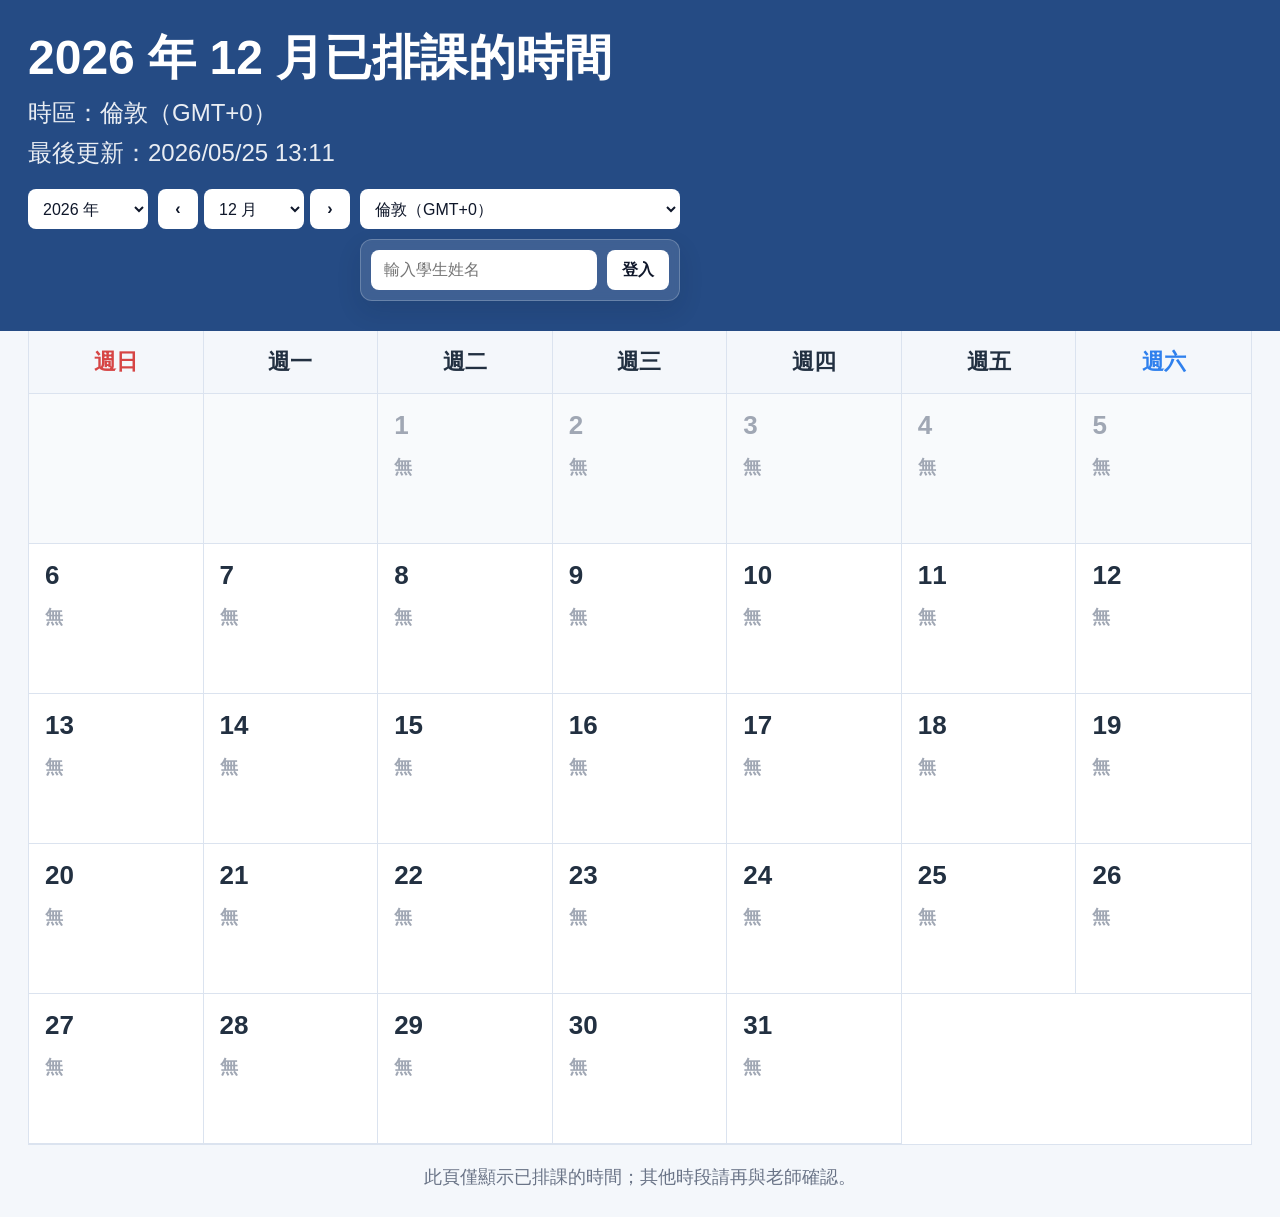
==== availability.html @ aad26914 "0809" ====
<!DOCTYPE html>
<html lang="zh-TW">
<head>
    <meta charset="UTF-8">
    <meta name="viewport" content="width=device-width, initial-scale=1.0">
    <title>可預約時段查詢</title>
    <style>
        :root {
            --header: #254b84;
            --bg: #f4f7fb;
            --ink: #223041;
            --muted: #697386;
            --line: #dbe3ef;
            --busy: #e9f3ff;
            --busy-text: #1f5f99;
            --general: #ecfdf5;
            --general-text: #047857;
        }

        * { box-sizing: border-box; }

        body {
            margin: 0;
            min-height: 100vh;
            color: var(--ink);
            background: var(--bg);
            font-family: "Microsoft JhengHei", "Noto Sans TC", Arial, sans-serif;
        }

        header {
            color: #ffffff;
            background: var(--header);
        }

        .header-inner {
            max-width: 1400px;
            margin: 0 auto;
            padding: 30px 28px;
            display: flex;
            align-items: flex-start;
            justify-content: space-between;
            gap: 20px;
            flex-wrap: wrap;
        }

        h1 {
            margin: 0 0 12px;
            font-size: clamp(30px, 5vw, 48px);
            line-height: 1.15;
            letter-spacing: 0;
        }

        .meta {
            display: grid;
            gap: 8px;
            color: rgba(255, 255, 255, .9);
            font-size: clamp(18px, 2.4vw, 24px);
        }

        .controls {
            display: flex;
            align-items: flex-start;
            justify-content: flex-end;
            gap: 10px;
            flex-wrap: wrap;
        }

        .timezone-login-group {
            display: grid;
            gap: 10px;
        }

        select {
            min-height: 40px;
            border: 1px solid rgba(255, 255, 255, .36);
            border-radius: 8px;
            font: inherit;
            padding: 8px 10px;
            color: #0f172a;
            background: #ffffff;
        }

        #yearSelect { min-width: 120px; }
        #monthSelect { min-width: 100px; }
        #timezoneSelect { min-width: 230px; }

        .month-control {
            display: inline-flex;
            align-items: center;
            gap: 6px;
        }

        .month-arrow {
            width: 40px;
            min-height: 40px;
            border: 1px solid rgba(255, 255, 255, .36);
            border-radius: 8px;
            color: #0f172a;
            background: #ffffff;
            font: inherit;
            font-weight: 900;
            cursor: pointer;
        }

        .month-arrow:hover {
            background: #eef4ff;
        }

        .student-login {
            width: 100%;
            max-width: 390px;
            padding: 10px;
            border: 1px solid rgba(255, 255, 255, .22);
            border-radius: 12px;
            background: rgba(255, 255, 255, .12);
            box-shadow: 0 10px 24px rgba(15, 23, 42, .12);
            backdrop-filter: blur(4px);
        }

        .student-login form,
        .student-login-status {
            display: flex;
            align-items: center;
            gap: 10px;
            flex-wrap: wrap;
        }

        .student-login input {
            min-height: 40px;
            flex: 1 1 190px;
            min-width: 0;
            border: 1px solid rgba(255, 255, 255, .36);
            border-radius: 8px;
            padding: 8px 12px;
            font: inherit;
            color: #0f172a;
            background: #ffffff;
        }

        .student-login button {
            min-height: 40px;
            border: 1px solid rgba(255, 255, 255, .36);
            border-radius: 8px;
            padding: 8px 14px;
            color: #0f172a;
            background: #ffffff;
            font: inherit;
            font-weight: 900;
            cursor: pointer;
        }

        .student-login button:hover {
            background: #eef4ff;
        }

        .student-login-text {
            color: rgba(255, 255, 255, .92);
            font-size: 17px;
            font-weight: 800;
        }

        .student-login-error {
            width: 100%;
            color: #ffe4e6;
            font-size: 15px;
            font-weight: 800;
        }

        main {
            max-width: 1400px;
            margin: 0 auto;
            padding: 0 28px 28px;
        }

        .calendar {
            overflow-x: auto;
            background: #ffffff;
            border: 1px solid var(--line);
            border-top: 0;
        }

        .weekdays, .calendar-grid {
            min-width: 900px;
            display: grid;
            grid-template-columns: repeat(7, 1fr);
        }

        .weekday {
            padding: 16px;
            background: #f4f7fb;
            border-right: 1px solid var(--line);
            border-bottom: 1px solid var(--line);
            text-align: center;
            font-size: 22px;
            font-weight: 900;
        }

        .weekday:first-child { color: #d64545; }
        .weekday:last-child { color: #2f80ed; border-right: 0; }

        .day {
            min-height: 150px;
            padding: 16px;
            border-right: 1px solid var(--line);
            border-bottom: 1px solid var(--line);
            background: #ffffff;
        }

        .day:nth-child(7n) { border-right: 0; }
        .day.empty { background: #f8fafc; }
        .day.past-day { background: #f8fafc; }
        .day.past-day .day-num,
        .day.past-day .none {
            color: #a0a7b4;
        }
        .day.past-day .slot {
            color: #697386;
            background: #eef1f4;
        }

        .day-num {
            display: block;
            margin-bottom: 14px;
            font-size: 26px;
            font-weight: 900;
        }

        .slot {
            margin-top: 7px;
            padding: 4px 12px;
            border-radius: 8px;
            color: var(--busy-text);
            background: var(--busy);
            font-size: 20px;
            font-weight: 800;
            line-height: 1.25;
        }

        .slot.date-time {
            font-size: 17px;
        }

        .slot.completed {
            color: #697386;
            background: #eef1f4;
        }

        .slot.general {
            color: var(--general-text);
            background: var(--general);
        }

        .slot.teacher {
            color: var(--busy-text);
            background: var(--busy);
        }

        .slot.untimed {
            color: var(--general-text);
            background: var(--general);
            white-space: normal;
            overflow-wrap: anywhere;
            line-height: 1.3;
        }

        .none {
            color: #a0a7b4;
            font-size: 18px;
            font-weight: 700;
        }

        .footnote {
            padding: 20px 0 0;
            color: var(--muted);
            text-align: center;
            font-size: 18px;
        }

        .data-alert {
            margin: 18px 0;
            padding: 14px 16px;
            border: 1px solid #f59e0b;
            border-radius: 8px;
            color: #7c2d12;
            background: #fff7ed;
            font-size: 17px;
            font-weight: 800;
        }

        .hidden { display: none !important; }
        .data-alert.hidden { display: none; }

        @media (max-width: 700px) {
            .header-inner { padding: 24px 16px; }
            main { padding: 0 16px 22px; }
            .controls { justify-content: flex-start; }
            .timezone-login-group { width: 100%; }
            .month-control { width: 100%; }
            .month-control #monthSelect { flex: 1 1 auto; }
            #yearSelect, #monthSelect, #timezoneSelect { width: 100%; min-width: 0; }
            .student-login { max-width: none; }
            .student-login form,
            .student-login-status { align-items: stretch; }
            .student-login input,
            .student-login button { width: 100%; }
            .calendar {
                overflow-x: visible;
                border-top: 1px solid var(--line);
            }
            .weekdays {
                display: none;
            }
            .calendar-grid {
                min-width: 0;
                display: block;
            }
            .day {
                min-height: 0;
                padding: 14px 16px 16px;
                border-right: 0;
            }
            .day.empty {
                display: none;
            }
            .day-num {
                margin-bottom: 10px;
                font-size: 24px;
            }
            .slot {
                width: 100%;
                max-width: 260px;
                font-size: 18px;
            }
            .slot.date-time {
                font-size: 16px;
            }
        }
    </style>
</head>
<body>
<header>
    <div class="header-inner">
        <div>
            <h1 id="pageTitle">已排課的時間</h1>
            <div class="meta">
                <div id="timezoneLabel">時區：</div>
                <div id="updatedAt">最後更新：</div>
            </div>
        </div>
        <div class="controls">
            <select id="yearSelect" aria-label="選擇年份"></select>
            <div class="month-control">
                <button type="button" class="month-arrow" id="prevMonthBtn" aria-label="上一個月">‹</button>
                <select id="monthSelect"></select>
                <button type="button" class="month-arrow" id="nextMonthBtn" aria-label="下一個月">›</button>
            </div>
            <div class="timezone-login-group">
                <select id="timezoneSelect" aria-label="選擇顯示時區"></select>
                <div class="student-login" id="studentLoginArea">
                    <form id="studentLoginForm">
                        <input id="studentNameInput" type="text" autocomplete="name" placeholder="輸入學生姓名">
                        <button type="submit">登入</button>
                        <div class="student-login-error hidden" id="studentLoginError"></div>
                    </form>
                    <div class="student-login-status hidden" id="studentLoginStatus">
                        <span class="student-login-text" id="studentLoginText"></span>
                        <button type="button" id="studentLogoutBtn">登出</button>
                    </div>
                </div>
            </div>
        </div>
    </div>
</header>

<main>
    <div id="dataAlert" class="data-alert hidden"></div>
    <section class="calendar" aria-label="不可預約時間月曆">
        <div class="weekdays" id="weekdays"></div>
        <div class="calendar-grid" id="calendarGrid"></div>
    </section>
    <div class="footnote">此頁僅顯示已排課的時間；其他時段請再與老師確認。</div>
</main>

<script>
    const cacheKey = Date.now();
    const dataScript = document.createElement("script");
    dataScript.src = `./public-schedule-data.js?v=${cacheKey}`;
    dataScript.onload = loadAvailabilityApp;
    dataScript.onerror = () => {
        window.TEACHER_PUBLIC_SCHEDULE = { settings: {}, events: [], loadError: true };
        loadAvailabilityApp();
    };
    document.head.appendChild(dataScript);

    function loadAvailabilityApp() {
        const appScript = document.createElement("script");
        appScript.src = `./availability.js?v=${cacheKey}`;
        appScript.onerror = () => {
            const alert = document.getElementById("dataAlert");
            if (!alert) return;
            alert.innerText = "找不到 availability.js。請確認這個檔案已放在 availability.html 同一層，並且已推送到 GitHub。";
            alert.classList.remove("hidden");
        };
        document.head.appendChild(appScript);
    }
</script>
</body>
</html>
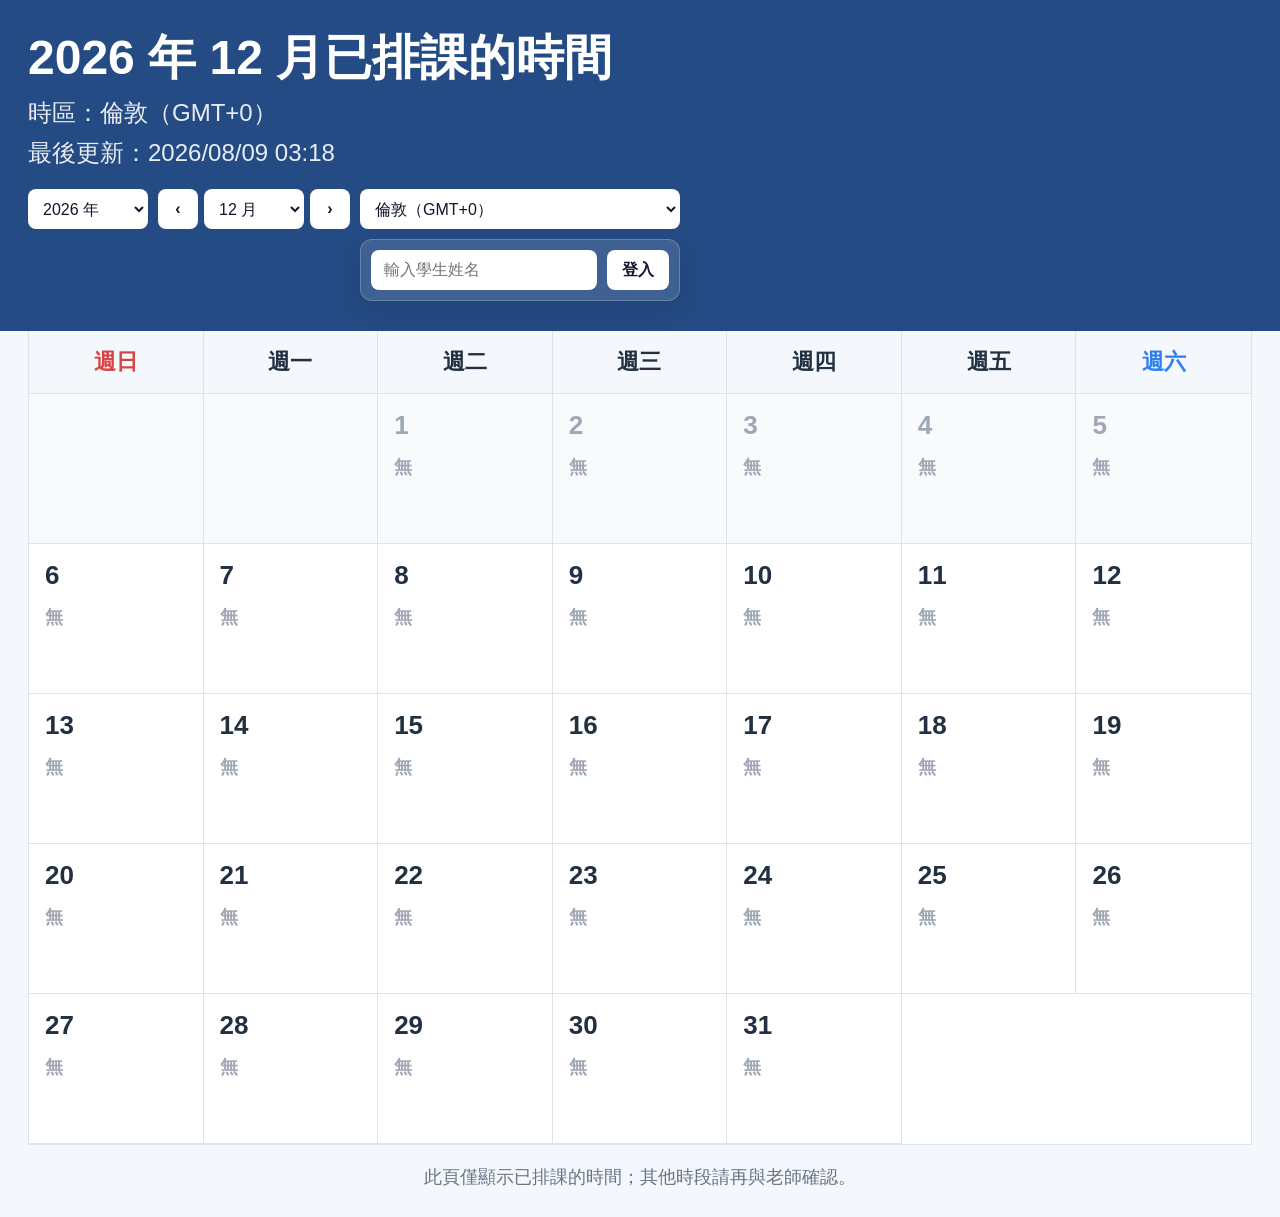
==== commit 6ee86b71: "mesg" ====
--- a/availability.html
+++ b/availability.html
@@ -57,6 +57,13 @@
             font-size: clamp(18px, 2.4vw, 24px);
         }
 
+        .announcement {
+            max-width: 760px;
+            color: #fef3c7;
+            line-height: 1.45;
+            word-break: break-word;
+        }
+
         .controls {
             display: flex;
             align-items: flex-start;
@@ -223,6 +230,10 @@
             margin-bottom: 14px;
             font-size: 26px;
             font-weight: 900;
+        }
+
+        .mobile-weekday {
+            display: none;
         }
 
         .slot {
@@ -326,6 +337,13 @@
                 margin-bottom: 10px;
                 font-size: 24px;
             }
+            .mobile-weekday {
+                display: inline;
+                margin-left: 8px;
+                color: var(--muted);
+                font-size: 16px;
+                font-weight: 800;
+            }
             .slot {
                 width: 100%;
                 max-width: 260px;
@@ -345,6 +363,7 @@
             <div class="meta">
                 <div id="timezoneLabel">時區：</div>
                 <div id="updatedAt">最後更新：</div>
+                <div id="announcement" class="announcement hidden"></div>
             </div>
         </div>
         <div class="controls">
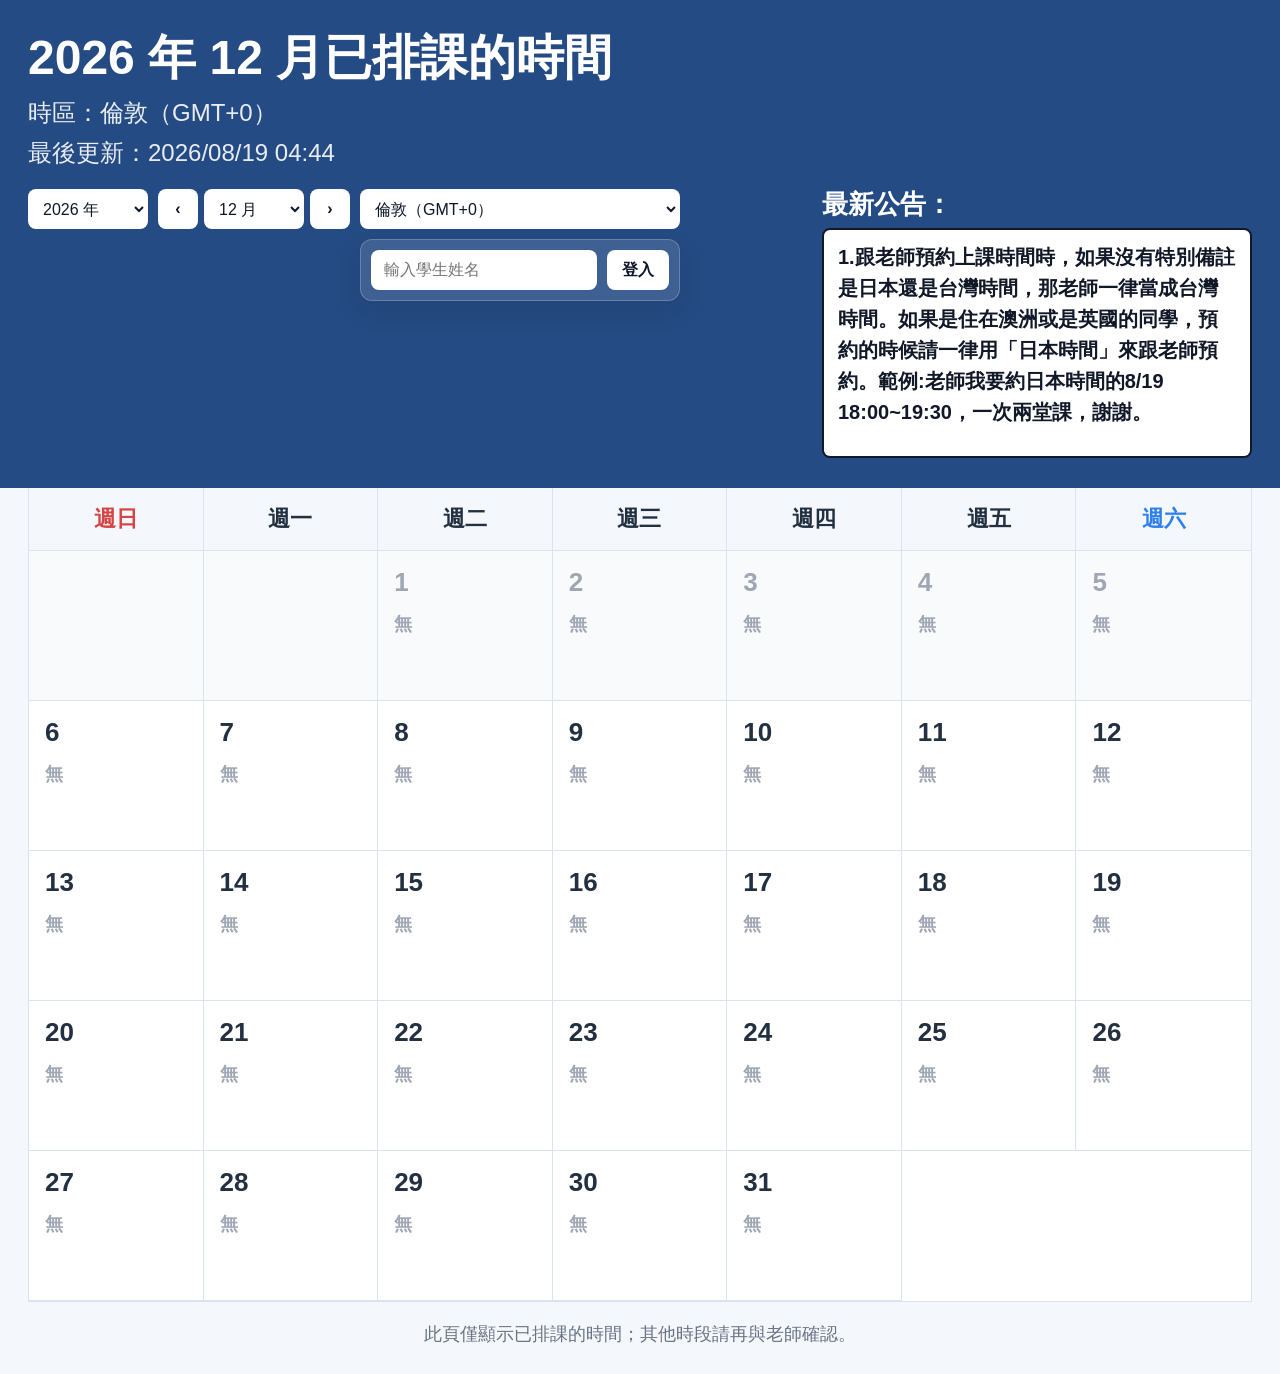
==== commit 2cc8cebc: "mesg3" ====
--- a/availability.html
+++ b/availability.html
@@ -57,11 +57,33 @@
             font-size: clamp(18px, 2.4vw, 24px);
         }
 
-        .announcement {
-            max-width: 760px;
-            color: #fef3c7;
-            line-height: 1.45;
-            word-break: break-word;
+        .announcement-card {
+            flex: 1 1 340px;
+            max-width: 430px;
+            margin-left: auto;
+        }
+
+        .announcement-card h3 {
+            margin: 0 0 8px;
+            color: #ffffff;
+            font-size: clamp(20px, 2vw, 26px);
+            font-weight: 900;
+            line-height: 1.2;
+        }
+
+        .announcement-content {
+            max-height: 230px;
+            overflow-y: auto;
+            padding: 12px 14px;
+            border: 2px solid #111827;
+            border-radius: 8px;
+            color: #111827;
+            background: #ffffff;
+            font-size: clamp(16px, 1.8vw, 20px);
+            font-weight: 700;
+            line-height: 1.55;
+            white-space: pre-wrap;
+            overflow-wrap: anywhere;
         }
 
         .controls {
@@ -310,6 +332,15 @@
             .month-control #monthSelect { flex: 1 1 auto; }
             #yearSelect, #monthSelect, #timezoneSelect { width: 100%; min-width: 0; }
             .student-login { max-width: none; }
+            .announcement-card {
+                width: 100%;
+                max-width: none;
+                margin-left: 0;
+            }
+            .announcement-content {
+                max-height: none;
+                font-size: 16px;
+            }
             .student-login form,
             .student-login-status { align-items: stretch; }
             .student-login input,
@@ -363,7 +394,6 @@
             <div class="meta">
                 <div id="timezoneLabel">時區：</div>
                 <div id="updatedAt">最後更新：</div>
-                <div id="announcement" class="announcement hidden"></div>
             </div>
         </div>
         <div class="controls">
@@ -388,6 +418,10 @@
                 </div>
             </div>
         </div>
+        <section id="announcement" class="announcement-card hidden" aria-label="最新公告">
+            <h3>最新公告：</h3>
+            <div id="announcementContent" class="announcement-content"></div>
+        </section>
     </div>
 </header>
 
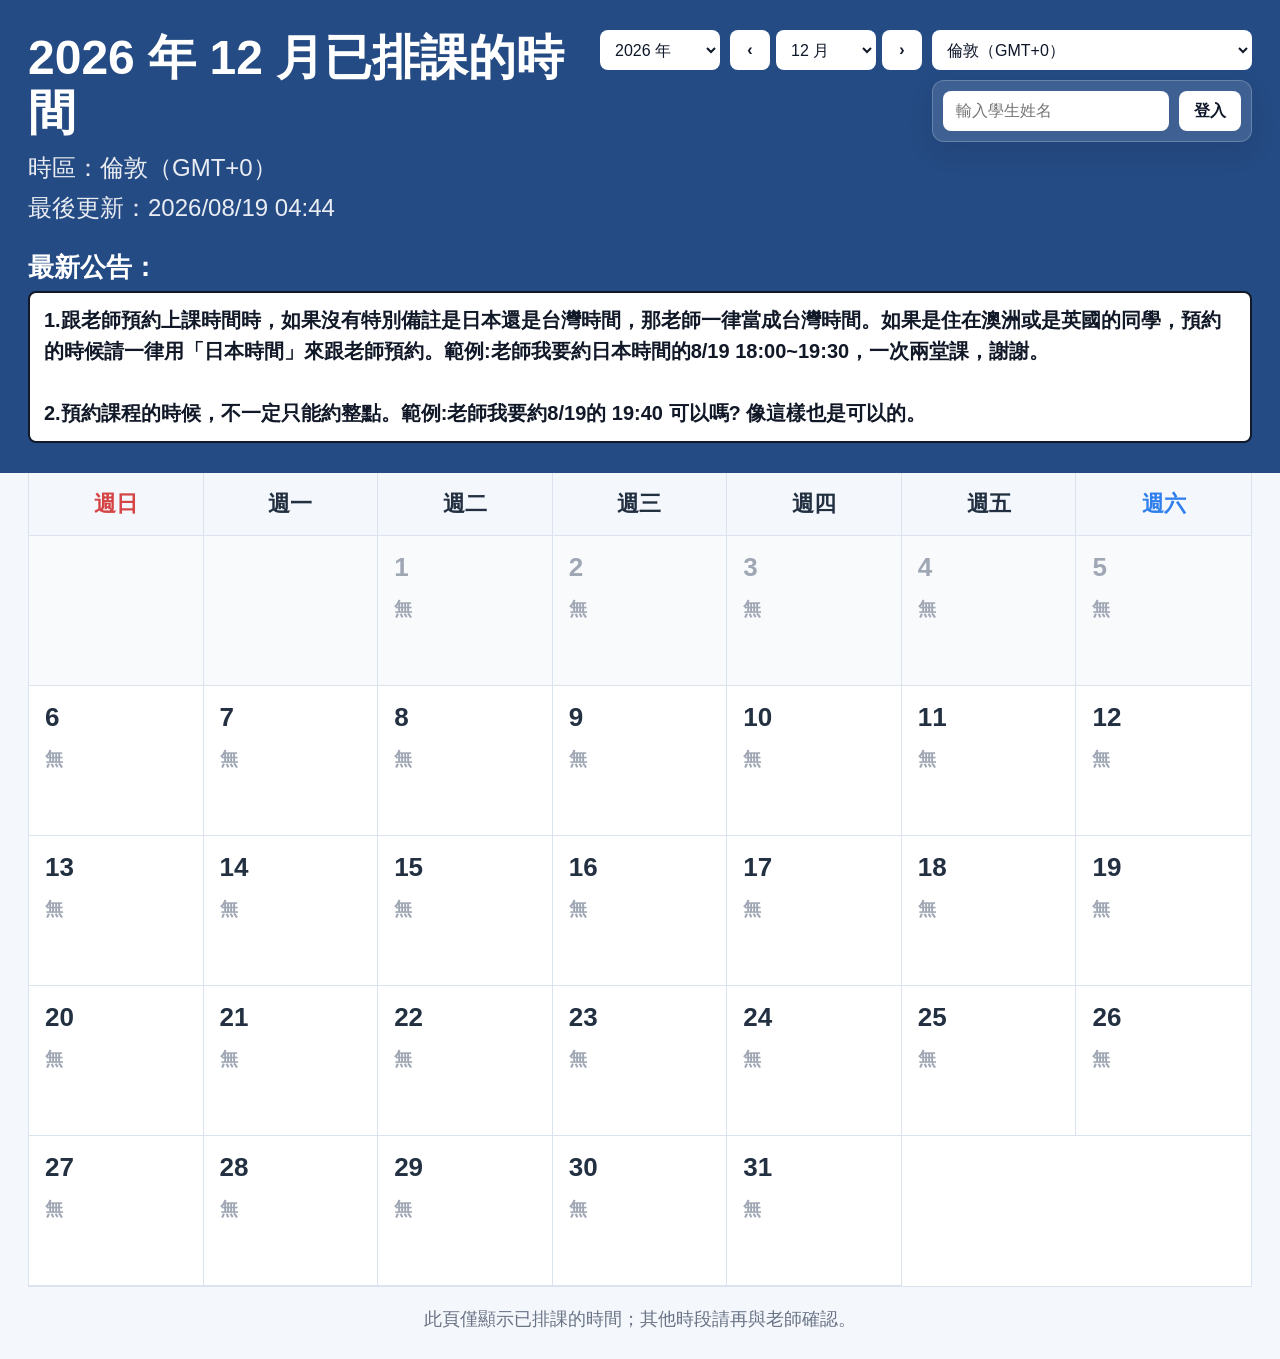
==== commit 5a798632: "mesg4" ====
--- a/availability.html
+++ b/availability.html
@@ -36,11 +36,10 @@
             max-width: 1400px;
             margin: 0 auto;
             padding: 30px 28px;
-            display: flex;
-            align-items: flex-start;
-            justify-content: space-between;
+            display: grid;
+            grid-template-columns: minmax(280px, 1fr) auto;
+            align-items: start;
             gap: 20px;
-            flex-wrap: wrap;
         }
 
         h1 {
@@ -58,9 +57,9 @@
         }
 
         .announcement-card {
-            flex: 1 1 340px;
-            max-width: 430px;
-            margin-left: auto;
+            grid-column: 1 / -1;
+            width: 100%;
+            margin-top: 8px;
         }
 
         .announcement-card h3 {
@@ -72,7 +71,7 @@
         }
 
         .announcement-content {
-            max-height: 230px;
+            max-height: 320px;
             overflow-y: auto;
             padding: 12px 14px;
             border: 2px solid #111827;
@@ -324,7 +323,10 @@
         .data-alert.hidden { display: none; }
 
         @media (max-width: 700px) {
-            .header-inner { padding: 24px 16px; }
+            .header-inner {
+                grid-template-columns: 1fr;
+                padding: 24px 16px;
+            }
             main { padding: 0 16px 22px; }
             .controls { justify-content: flex-start; }
             .timezone-login-group { width: 100%; }
@@ -333,9 +335,7 @@
             #yearSelect, #monthSelect, #timezoneSelect { width: 100%; min-width: 0; }
             .student-login { max-width: none; }
             .announcement-card {
-                width: 100%;
-                max-width: none;
-                margin-left: 0;
+                margin-top: 0;
             }
             .announcement-content {
                 max-height: none;
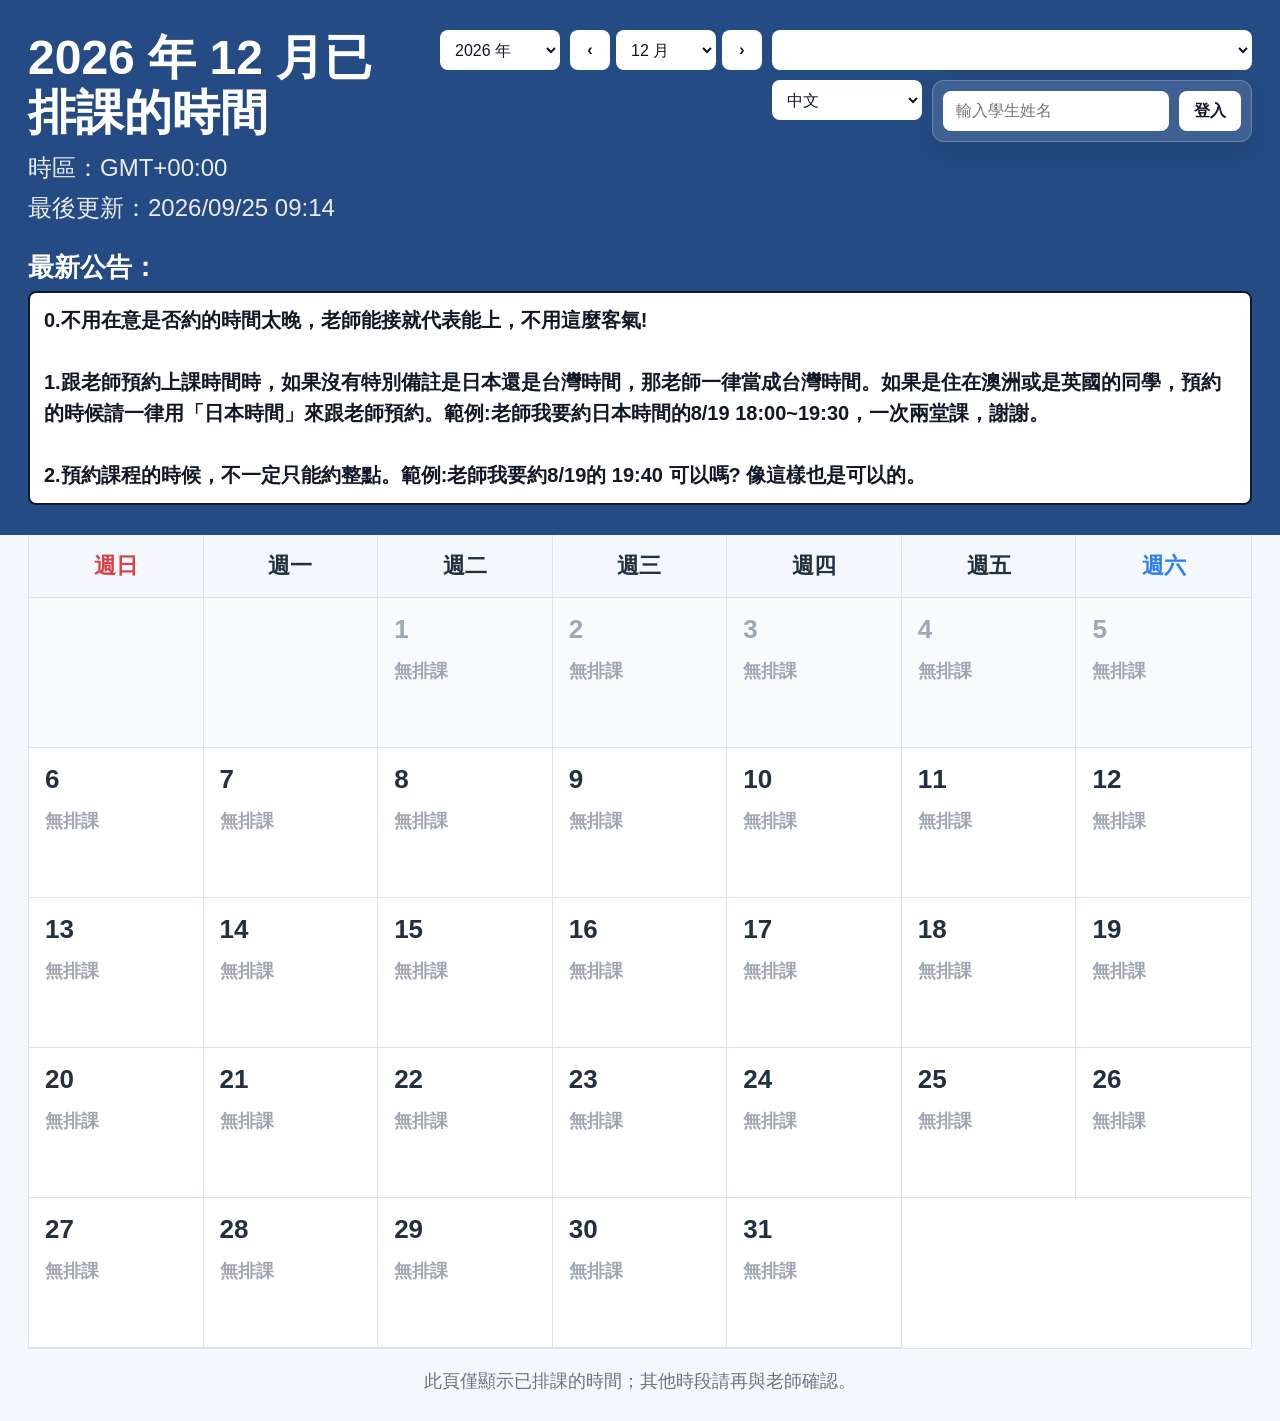
==== commit 8d2dd1dc: "0926" ====
--- a/availability.html
+++ b/availability.html
@@ -111,6 +111,7 @@
         #yearSelect { min-width: 120px; }
         #monthSelect { min-width: 100px; }
         #timezoneSelect { min-width: 230px; }
+        #languageSelect { min-width: 150px; }
 
         .month-control {
             display: inline-flex;
@@ -135,7 +136,7 @@
         }
 
         .student-login {
-            width: 100%;
+            flex: 1 1 320px;
             max-width: 390px;
             padding: 10px;
             border: 1px solid rgba(255, 255, 255, .22);
@@ -143,6 +144,12 @@
             background: rgba(255, 255, 255, .12);
             box-shadow: 0 10px 24px rgba(15, 23, 42, .12);
             backdrop-filter: blur(4px);
+        }
+
+        .public-tools-row {
+            display: flex;
+            align-items: flex-start;
+            gap: 10px;
         }
 
         .student-login form,
@@ -330,9 +337,13 @@
             main { padding: 0 16px 22px; }
             .controls { justify-content: flex-start; }
             .timezone-login-group { width: 100%; }
+            .public-tools-row {
+                width: 100%;
+                flex-direction: column;
+            }
             .month-control { width: 100%; }
             .month-control #monthSelect { flex: 1 1 auto; }
-            #yearSelect, #monthSelect, #timezoneSelect { width: 100%; min-width: 0; }
+            #yearSelect, #monthSelect, #timezoneSelect, #languageSelect { width: 100%; min-width: 0; }
             .student-login { max-width: none; }
             .announcement-card {
                 margin-top: 0;
@@ -405,15 +416,22 @@
             </div>
             <div class="timezone-login-group">
                 <select id="timezoneSelect" aria-label="選擇顯示時區"></select>
-                <div class="student-login" id="studentLoginArea">
-                    <form id="studentLoginForm">
-                        <input id="studentNameInput" type="text" autocomplete="name" placeholder="輸入學生姓名">
-                        <button type="submit">登入</button>
-                        <div class="student-login-error hidden" id="studentLoginError"></div>
-                    </form>
-                    <div class="student-login-status hidden" id="studentLoginStatus">
-                        <span class="student-login-text" id="studentLoginText"></span>
-                        <button type="button" id="studentLogoutBtn">登出</button>
+                <div class="public-tools-row">
+                    <select id="languageSelect" aria-label="選擇語言">
+                        <option value="zh-TW">中文</option>
+                        <option value="ja">日本語</option>
+                        <option value="en">English</option>
+                    </select>
+                    <div class="student-login" id="studentLoginArea">
+                        <form id="studentLoginForm">
+                            <input id="studentNameInput" type="text" autocomplete="name" placeholder="輸入學生姓名">
+                            <button type="submit" id="studentLoginBtn">登入</button>
+                            <div class="student-login-error hidden" id="studentLoginError"></div>
+                        </form>
+                        <div class="student-login-status hidden" id="studentLoginStatus">
+                            <span class="student-login-text" id="studentLoginText"></span>
+                            <button type="button" id="studentLogoutBtn">登出</button>
+                        </div>
                     </div>
                 </div>
             </div>
@@ -451,7 +469,13 @@
         appScript.onerror = () => {
             const alert = document.getElementById("dataAlert");
             if (!alert) return;
-            alert.innerText = "找不到 availability.js。請確認這個檔案已放在 availability.html 同一層，並且已推送到 GitHub。";
+            const language = localStorage.getItem("availabilityLanguage");
+            const messages = {
+                "ja": "availability.js が見つかりません。このファイルを availability.html と同じ階層に置き、GitHub に反映してください。",
+                "en": "availability.js was not found. Make sure this file is in the same folder as availability.html and has been pushed to GitHub.",
+                "zh-TW": "找不到 availability.js。請確認這個檔案已放在 availability.html 同一層，並且已推送到 GitHub。"
+            };
+            alert.innerText = messages[language] || messages["zh-TW"];
             alert.classList.remove("hidden");
         };
         document.head.appendChild(appScript);
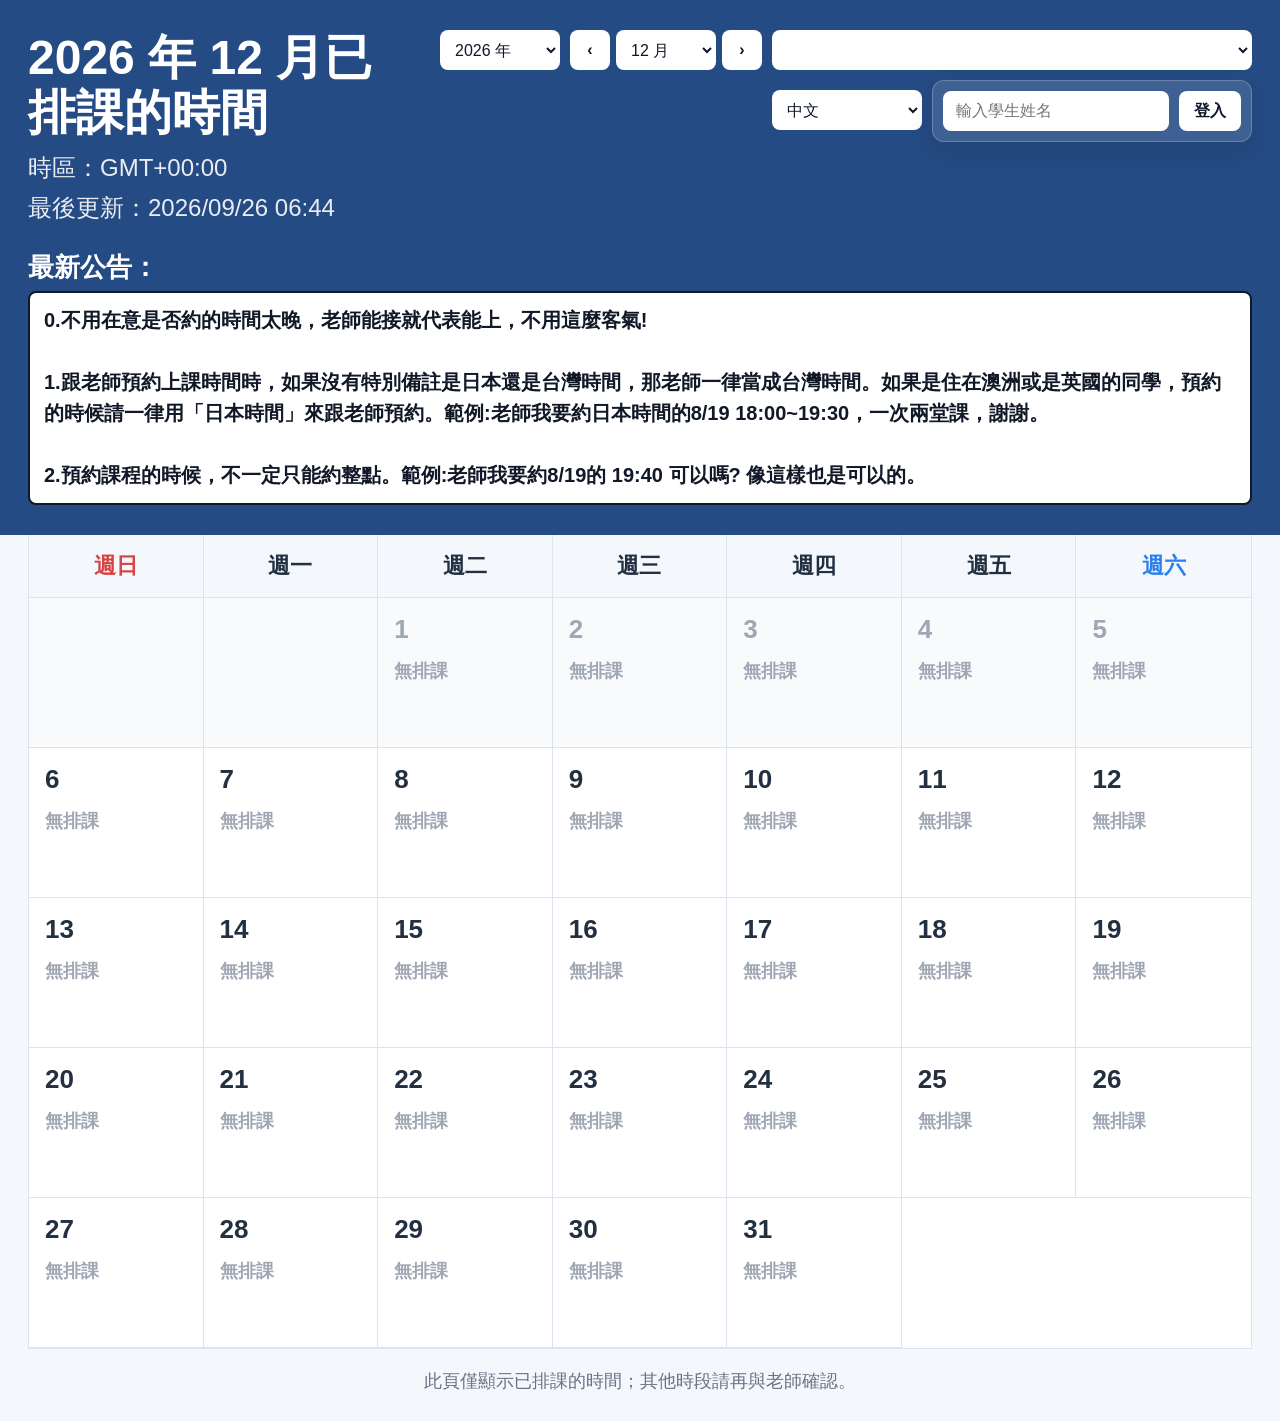
==== commit 73b7734f: "0926" ====
--- a/availability.html
+++ b/availability.html
@@ -111,7 +111,10 @@
         #yearSelect { min-width: 120px; }
         #monthSelect { min-width: 100px; }
         #timezoneSelect { min-width: 230px; }
-        #languageSelect { min-width: 150px; }
+        #languageSelect {
+            min-width: 150px;
+            margin-top: 10px;
+        }
 
         .month-control {
             display: inline-flex;
@@ -341,6 +344,7 @@
                 width: 100%;
                 flex-direction: column;
             }
+            #languageSelect { margin-top: 0; }
             .month-control { width: 100%; }
             .month-control #monthSelect { flex: 1 1 auto; }
             #yearSelect, #monthSelect, #timezoneSelect, #languageSelect { width: 100%; min-width: 0; }
